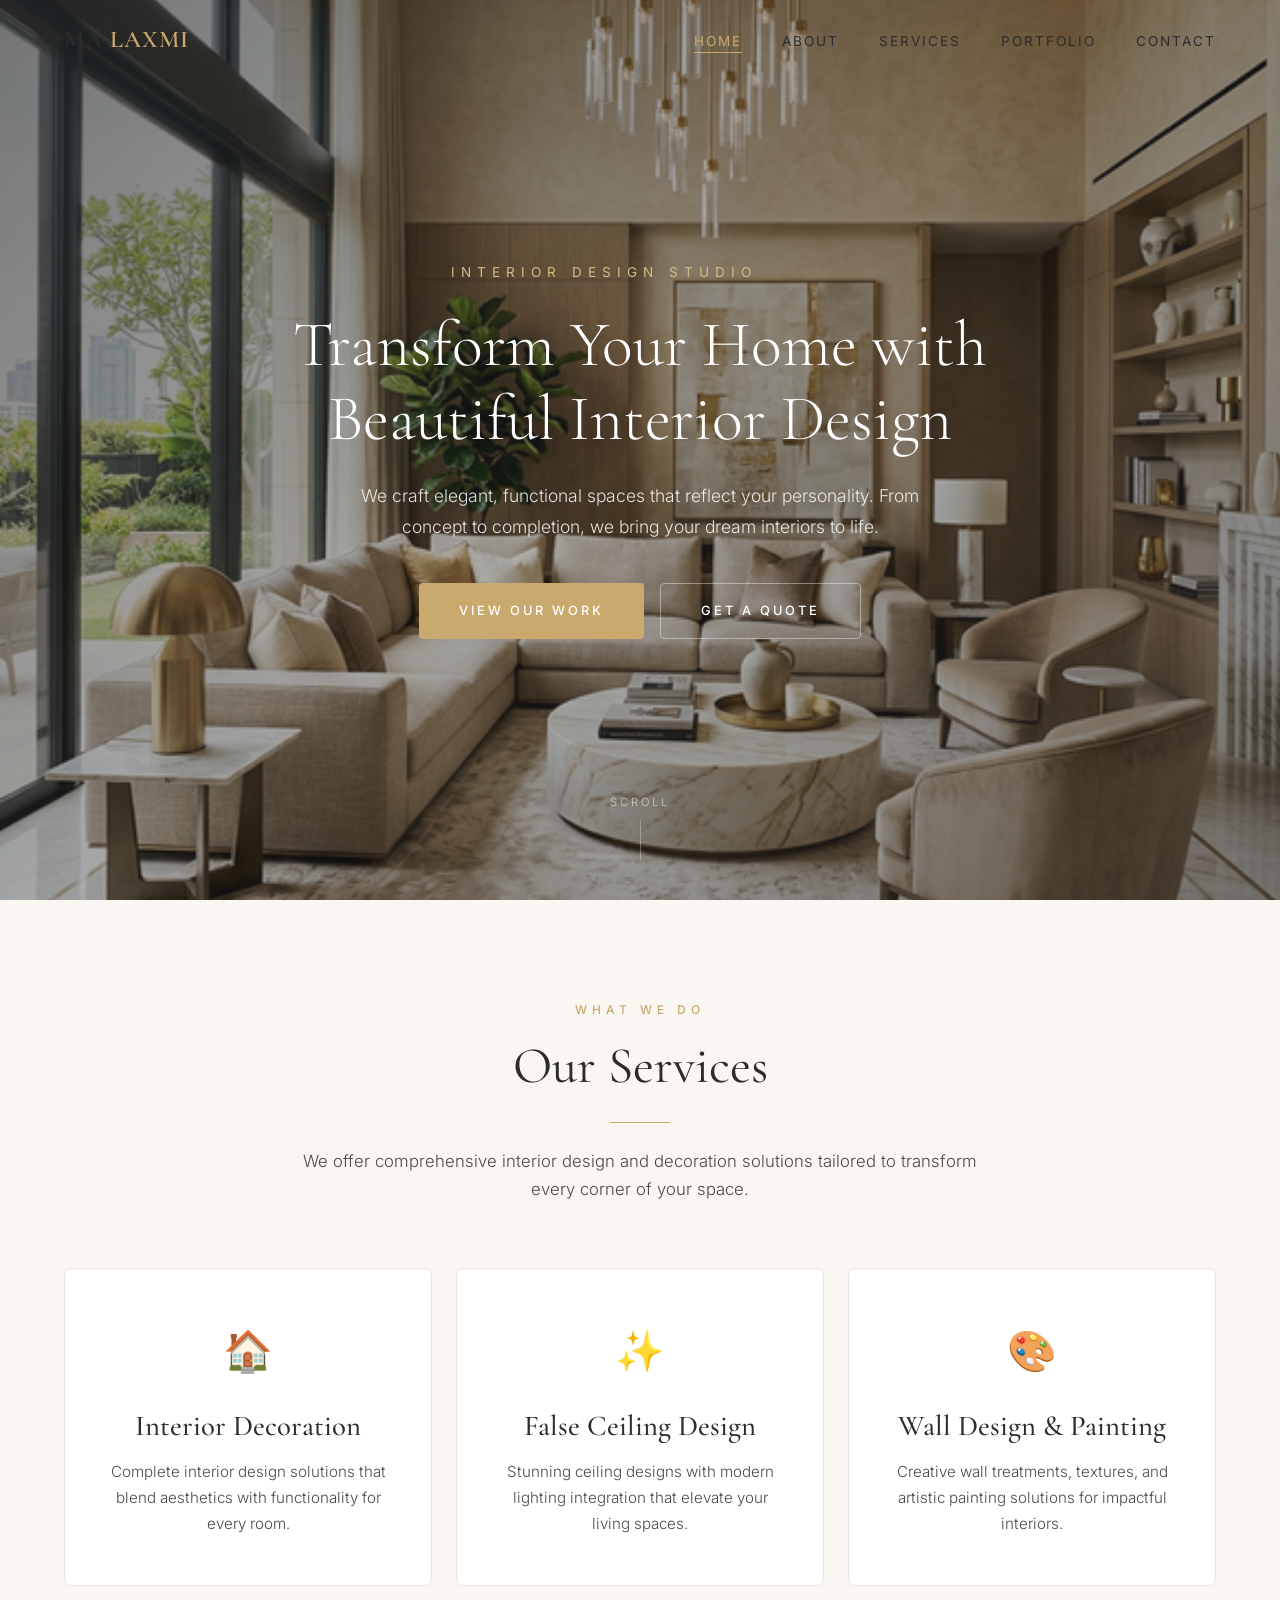
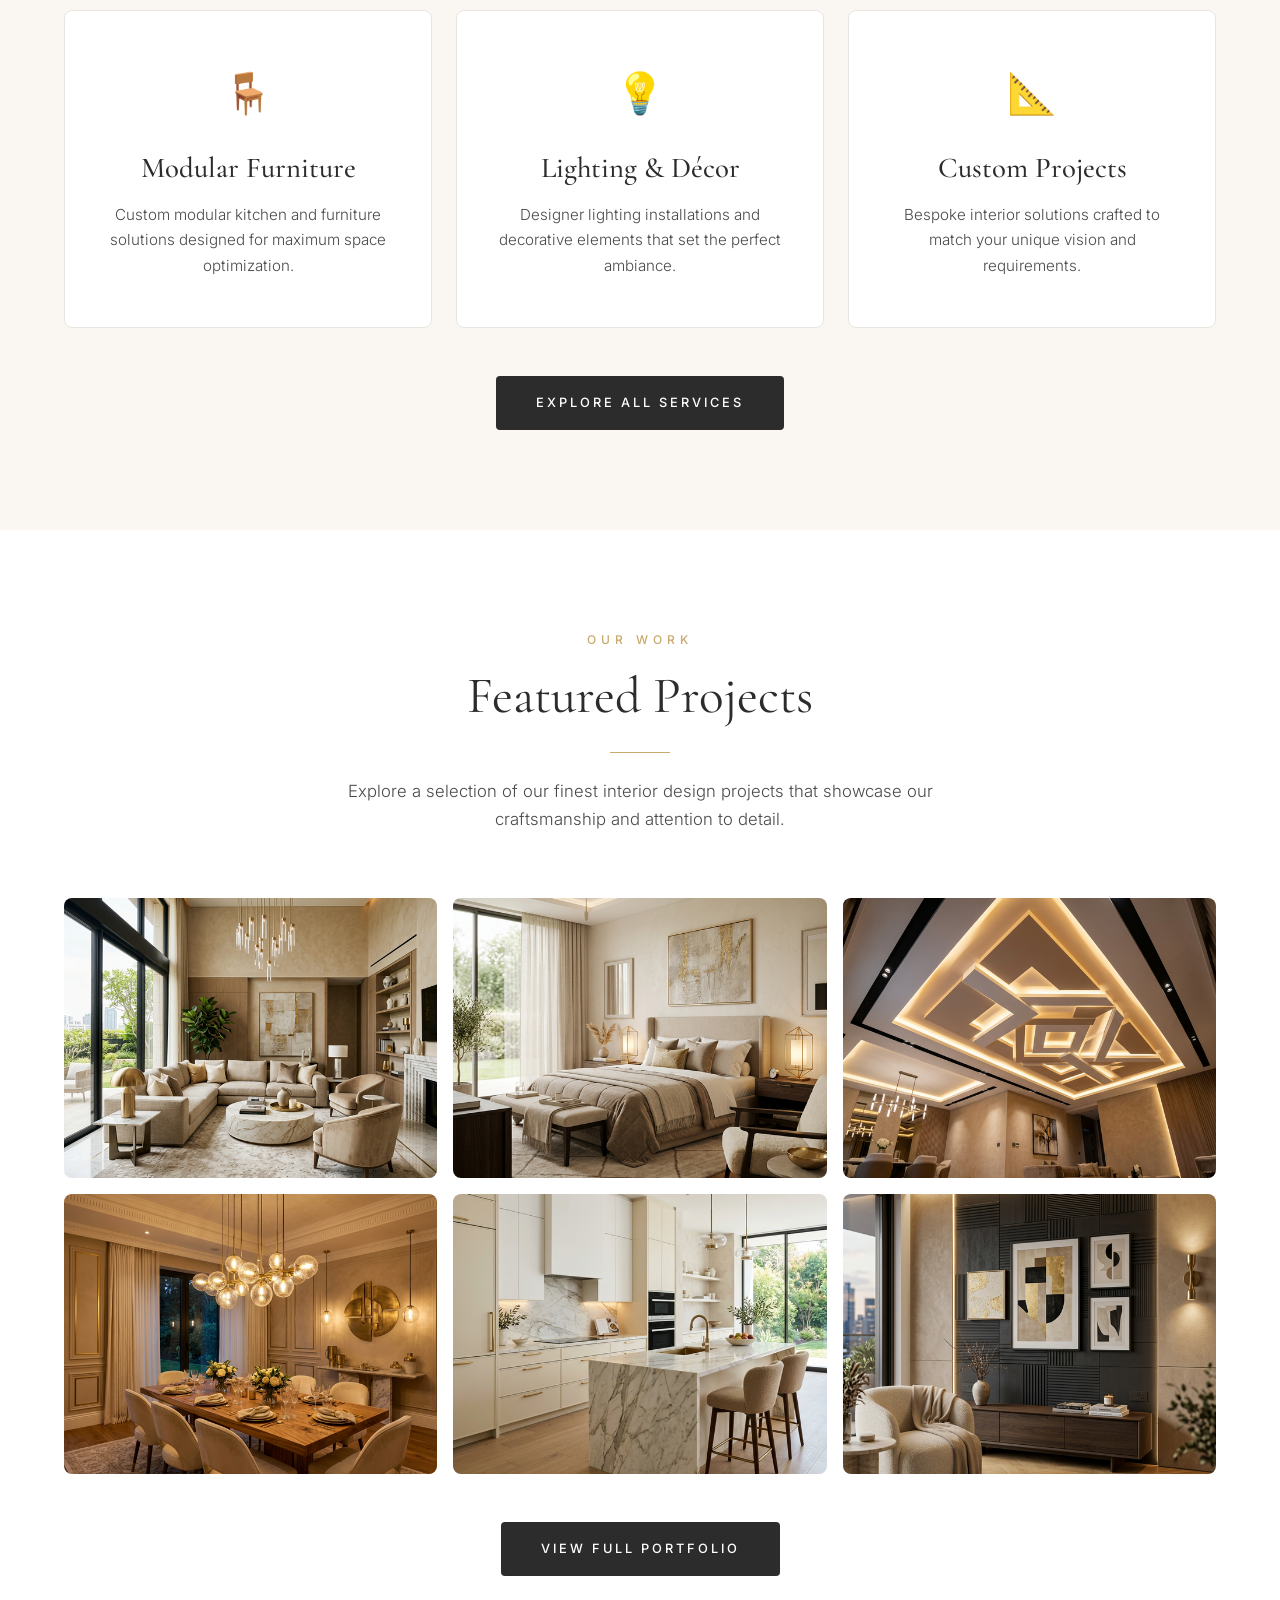
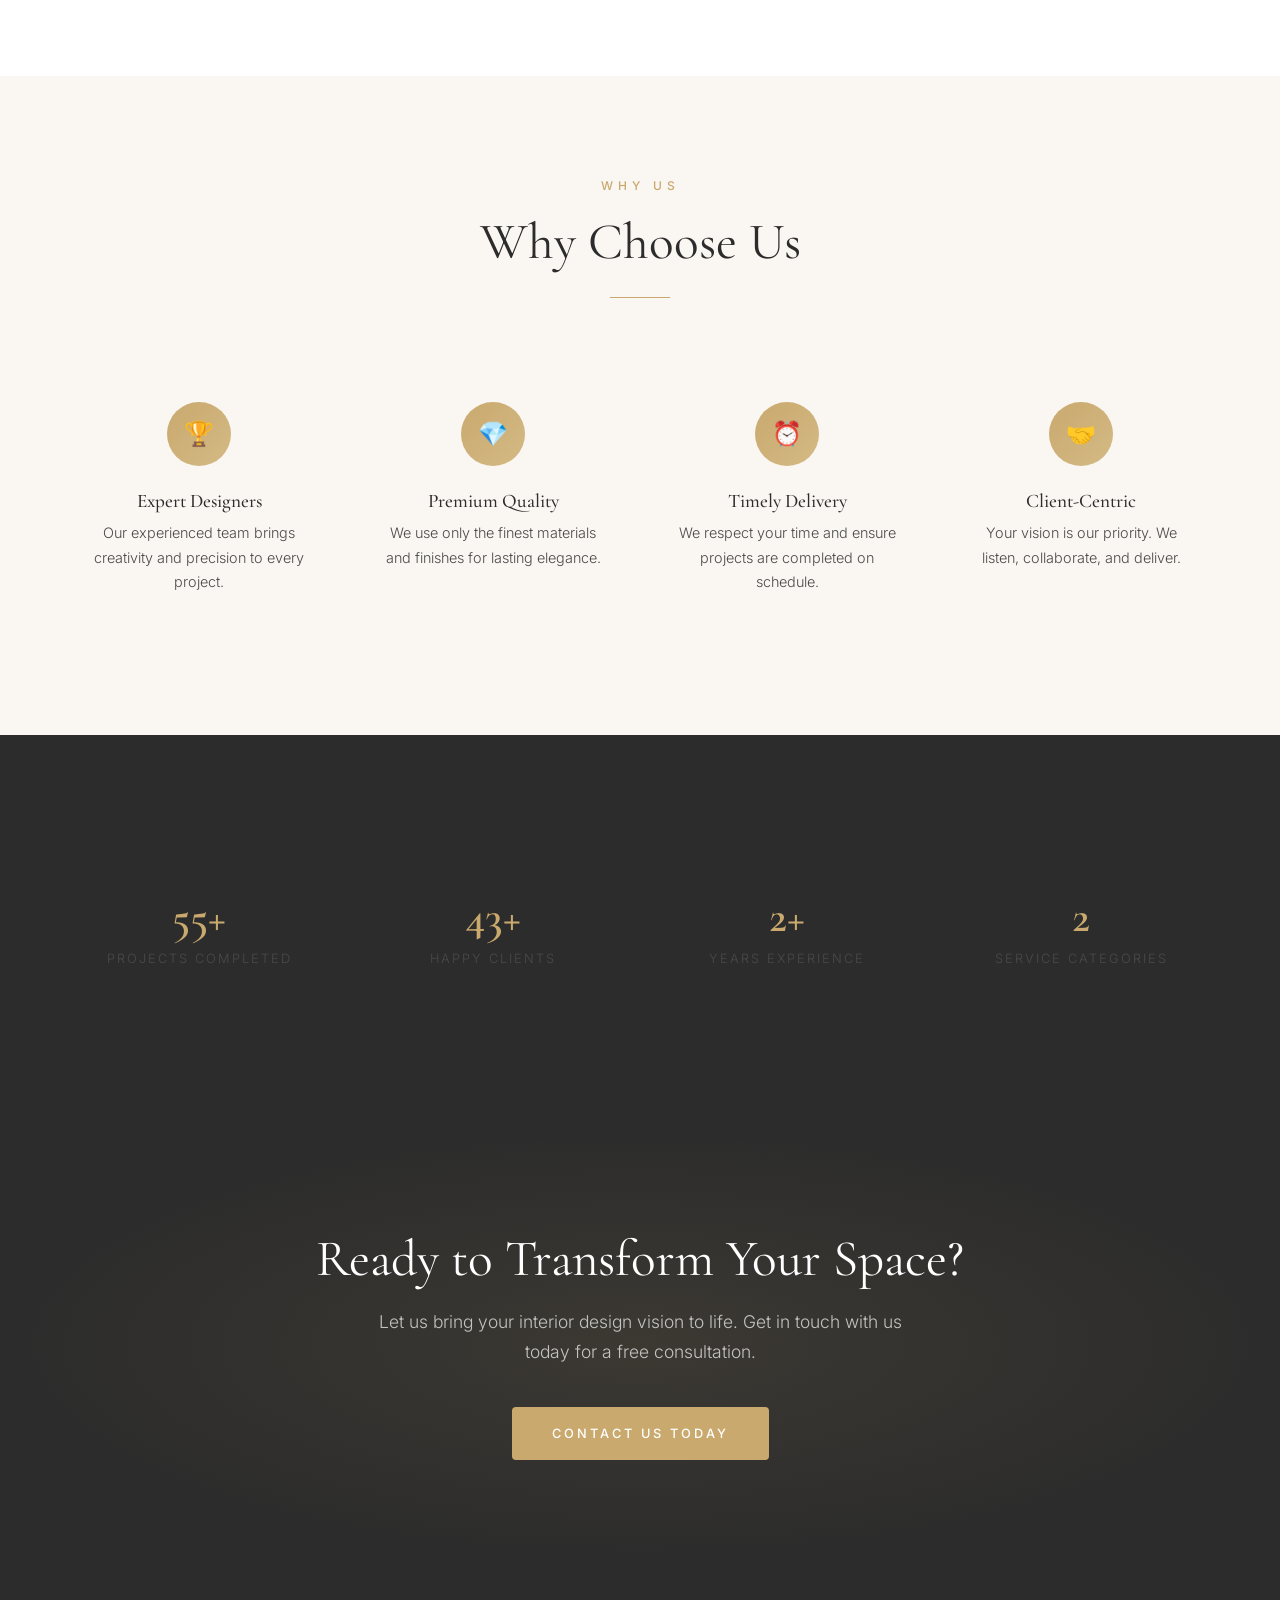
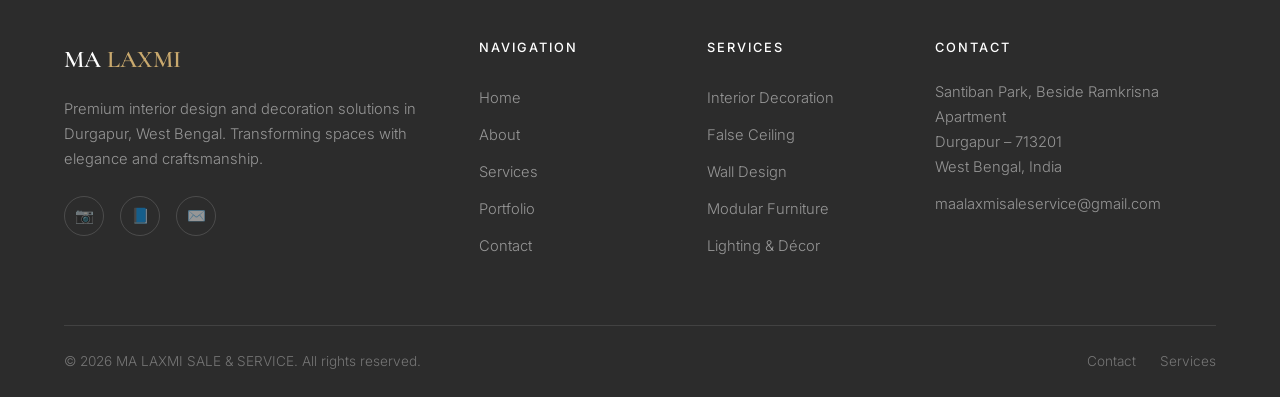
==== index.html @ bd37957e "Initial commit - MA LAXMI website with Google Sheets contact form" ====
<!DOCTYPE html>
<html lang="en">

<head>
    <meta charset="UTF-8">
    <meta name="viewport" content="width=device-width, initial-scale=1.0">
    <meta name="description"
        content="MA LAXMI SALE & SERVICE — Premium interior decoration, false ceiling, wall design, modular furniture, and lighting solutions in Durgapur, West Bengal.">
    <title>MA LAXMI SALE & SERVICE — Interior Design & Decoration</title>
    <link rel="stylesheet" href="css/style.css">
</head>

<body>

    <!-- Navigation -->
    <nav class="navbar" id="navbar">
        <div class="container">
            <a href="index.html" class="nav-logo">MA <span>LAXMI</span></a>
            <ul class="nav-links" id="navLinks">
                <li><a href="index.html" class="active">Home</a></li>
                <li><a href="about.html">About</a></li>
                <li><a href="services.html">Services</a></li>
                <li><a href="portfolio.html">Portfolio</a></li>
                <li><a href="contact.html">Contact</a></li>
            </ul>
            <div class="hamburger" id="hamburger">
                <span></span>
                <span></span>
                <span></span>
            </div>
        </div>
    </nav>
    <div class="nav-overlay" id="navOverlay"></div>

    <!-- Hero Section -->
    <section class="hero" id="hero">
        <div class="hero-bg">
            <img src="images/hero.png" alt="Luxury living room interior design" id="heroBg">
        </div>
        <div class="hero-overlay"></div>
        <div class="hero-content">
            <p class="subtitle">Interior Design Studio</p>
            <h1>Transform Your Home with Beautiful Interior Design</h1>
            <p class="hero-desc">We craft elegant, functional spaces that reflect your personality. From concept to
                completion, we bring your dream interiors to life.</p>
            <div style="display:flex;gap:16px;justify-content:center;flex-wrap:wrap;">
                <a href="portfolio.html" class="btn btn-primary">View Our Work</a>
                <a href="contact.html" class="btn btn-outline">Get a Quote</a>
            </div>
        </div>
        <div class="hero-scroll">
            <span>Scroll</span>
            <div class="scroll-line"></div>
        </div>
    </section>

    <!-- Services Preview -->
    <section class="section" id="servicesPreview">
        <div class="container">
            <div class="section-header reveal">
                <span class="overline">What We Do</span>
                <h2>Our Services</h2>
                <div class="section-divider"></div>
                <p>We offer comprehensive interior design and decoration solutions tailored to transform every corner of
                    your space.</p>
            </div>
            <div class="services-grid">
                <div class="service-card reveal delay-1">
                    <div class="icon">🏠</div>
                    <h3>Interior Decoration</h3>
                    <p>Complete interior design solutions that blend aesthetics with functionality for every room.</p>
                </div>
                <div class="service-card reveal delay-2">
                    <div class="icon">✨</div>
                    <h3>False Ceiling Design</h3>
                    <p>Stunning ceiling designs with modern lighting integration that elevate your living spaces.</p>
                </div>
                <div class="service-card reveal delay-3">
                    <div class="icon">🎨</div>
                    <h3>Wall Design & Painting</h3>
                    <p>Creative wall treatments, textures, and artistic painting solutions for impactful interiors.</p>
                </div>
                <div class="service-card reveal delay-4">
                    <div class="icon">🪑</div>
                    <h3>Modular Furniture</h3>
                    <p>Custom modular kitchen and furniture solutions designed for maximum space optimization.</p>
                </div>
                <div class="service-card reveal delay-5">
                    <div class="icon">💡</div>
                    <h3>Lighting & Décor</h3>
                    <p>Designer lighting installations and decorative elements that set the perfect ambiance.</p>
                </div>
                <div class="service-card reveal delay-6">
                    <div class="icon">📐</div>
                    <h3>Custom Projects</h3>
                    <p>Bespoke interior solutions crafted to match your unique vision and requirements.</p>
                </div>
            </div>
            <div style="text-align:center;margin-top:48px;" class="reveal">
                <a href="services.html" class="btn btn-dark">Explore All Services</a>
            </div>
        </div>
    </section>

    <!-- Featured Portfolio -->
    <section class="section section-alt" id="featuredPortfolio">
        <div class="container">
            <div class="section-header reveal">
                <span class="overline">Our Work</span>
                <h2>Featured Projects</h2>
                <div class="section-divider"></div>
                <p>Explore a selection of our finest interior design projects that showcase our craftsmanship and
                    attention to detail.</p>
            </div>
            <div class="portfolio-grid">
                <div class="portfolio-item reveal delay-1">
                    <img src="images/hero.png" alt="Modern living room design">
                    <div class="portfolio-overlay">
                        <h3>Modern Living Room</h3>
                        <span>Interior Design</span>
                    </div>
                </div>
                <div class="portfolio-item reveal delay-2">
                    <img src="images/bedroom.png" alt="Luxury bedroom design">
                    <div class="portfolio-overlay">
                        <h3>Luxury Bedroom Suite</h3>
                        <span>Bedroom Design</span>
                    </div>
                </div>
                <div class="portfolio-item reveal delay-3">
                    <img src="images/ceiling.png" alt="Designer ceiling">
                    <div class="portfolio-overlay">
                        <h3>Designer False Ceiling</h3>
                        <span>Ceiling Design</span>
                    </div>
                </div>
                <div class="portfolio-item reveal delay-4">
                    <img src="images/lighting.png" alt="Decorative lighting">
                    <div class="portfolio-overlay">
                        <h3>Ambient Lighting</h3>
                        <span>Lighting Design</span>
                    </div>
                </div>
                <div class="portfolio-item reveal delay-5">
                    <img src="images/furniture.png" alt="Modular kitchen">
                    <div class="portfolio-overlay">
                        <h3>Modular Kitchen</h3>
                        <span>Kitchen Design</span>
                    </div>
                </div>
                <div class="portfolio-item reveal delay-6">
                    <img src="images/wall.png" alt="Wall design">
                    <div class="portfolio-overlay">
                        <h3>Accent Wall Design</h3>
                        <span>Wall Design</span>
                    </div>
                </div>
            </div>
            <div style="text-align:center;margin-top:48px;" class="reveal">
                <a href="portfolio.html" class="btn btn-dark">View Full Portfolio</a>
            </div>
        </div>
    </section>

    <!-- Why Choose Us -->
    <section class="section" id="whyUs">
        <div class="container">
            <div class="section-header reveal">
                <span class="overline">Why Us</span>
                <h2>Why Choose Us</h2>
                <div class="section-divider"></div>
            </div>
            <div class="features-grid">
                <div class="feature-card reveal delay-1">
                    <div class="feature-icon">🏆</div>
                    <h3>Expert Designers</h3>
                    <p>Our experienced team brings creativity and precision to every project.</p>
                </div>
                <div class="feature-card reveal delay-2">
                    <div class="feature-icon">💎</div>
                    <h3>Premium Quality</h3>
                    <p>We use only the finest materials and finishes for lasting elegance.</p>
                </div>
                <div class="feature-card reveal delay-3">
                    <div class="feature-icon">⏰</div>
                    <h3>Timely Delivery</h3>
                    <p>We respect your time and ensure projects are completed on schedule.</p>
                </div>
                <div class="feature-card reveal delay-4">
                    <div class="feature-icon">🤝</div>
                    <h3>Client-Centric</h3>
                    <p>Your vision is our priority. We listen, collaborate, and deliver.</p>
                </div>
            </div>
        </div>
    </section>

    <!-- Stats -->
    <section class="section section-dark">
        <div class="container">
            <div class="stats-bar">
                <div class="stat-item reveal delay-1">
                    <div class="stat-number">150+</div>
                    <div class="stat-label">Projects Completed</div>
                </div>
                <div class="stat-item reveal delay-2">
                    <div class="stat-number">120+</div>
                    <div class="stat-label">Happy Clients</div>
                </div>
                <div class="stat-item reveal delay-3">
                    <div class="stat-number">8+</div>
                    <div class="stat-label">Years Experience</div>
                </div>
                <div class="stat-item reveal delay-4">
                    <div class="stat-number">6</div>
                    <div class="stat-label">Service Categories</div>
                </div>
            </div>
        </div>
    </section>

    <!-- CTA -->
    <section class="cta-section">
        <div class="container reveal">
            <h2>Ready to Transform Your Space?</h2>
            <p>Let us bring your interior design vision to life. Get in touch with us today for a free consultation.</p>
            <a href="contact.html" class="btn btn-primary">Contact Us Today</a>
        </div>
    </section>

    <!-- Footer -->
    <footer class="footer">
        <div class="container">
            <div class="footer-grid">
                <div class="footer-brand">
                    <div class="footer-logo">MA <span>LAXMI</span></div>
                    <p>Premium interior design and decoration solutions in Durgapur, West Bengal. Transforming spaces
                        with elegance and craftsmanship.</p>
                    <div class="footer-social">
                        <a href="https://www.instagram.com/maalaxmisale.service" target="_blank"
                            title="Instagram">📷</a>
                        <a href="https://www.facebook.com/profile.php?id=maalaxmisaleservice" target="_blank"
                            title="Facebook">📘</a>
                        <a href="mailto:maalaxmisaleservice@gmail.com" title="Email">✉️</a>
                    </div>
                </div>
                <div>
                    <h4>Navigation</h4>
                    <div class="footer-links">
                        <a href="index.html">Home</a>
                        <a href="about.html">About</a>
                        <a href="services.html">Services</a>
                        <a href="portfolio.html">Portfolio</a>
                        <a href="contact.html">Contact</a>
                    </div>
                </div>
                <div>
                    <h4>Services</h4>
                    <div class="footer-links">
                        <a href="services.html">Interior Decoration</a>
                        <a href="services.html">False Ceiling</a>
                        <a href="services.html">Wall Design</a>
                        <a href="services.html">Modular Furniture</a>
                        <a href="services.html">Lighting & Décor</a>
                    </div>
                </div>
                <div class="footer-contact">
                    <h4>Contact</h4>
                    <p>Santiban Park, Beside Ramkrisna Apartment<br>Durgapur – 713201<br>West Bengal, India</p>
                    <p style="margin-top:12px;"><a
                            href="mailto:maalaxmisaleservice@gmail.com">maalaxmisaleservice@gmail.com</a></p>
                </div>
            </div>
            <div class="footer-bottom">
                <span>© 2026 MA LAXMI SALE & SERVICE. All rights reserved.</span>
                <div class="footer-bottom-links">
                    <a href="contact.html">Contact</a>
                    <a href="services.html">Services</a>
                </div>
            </div>
        </div>
    </footer>

    <script src="js/main.js"></script>
</body>

</html>
---- css/style.css ----
/* ===== IMPORTS ===== */
@import url('https://fonts.googleapis.com/css2?family=Cormorant+Garamond:ital,wght@0,300;0,400;0,500;0,600;0,700;1,300;1,400&family=Inter:wght@300;400;500;600&display=swap');

/* ===== DESIGN TOKENS ===== */
:root {
  /* Colors */
  --cream: #FAF6F1;
  --cream-dark: #F5F0EB;
  --white: #FFFFFF;
  --charcoal: #2C2C2C;
  --charcoal-light: #4A4A4A;
  --gold: #C9A96E;
  --gold-light: #D4BA85;
  --gold-dark: #B8944F;
  --gray: #8A8A8A;
  --gray-light: #E8E4DF;
  --overlay: rgba(44, 44, 44, 0.5);

  /* Typography */
  --font-heading: 'Cormorant Garamond', Georgia, serif;
  --font-body: 'Inter', -apple-system, sans-serif;

  /* Spacing */
  --section-padding: 100px 0;
  --container-width: 1200px;
  --gap-sm: 8px;
  --gap-md: 16px;
  --gap-lg: 24px;
  --gap-xl: 40px;
  --gap-2xl: 64px;

  /* Transitions */
  --transition-fast: 0.3s cubic-bezier(0.25, 0.46, 0.45, 0.94);
  --transition-smooth: 0.6s cubic-bezier(0.25, 0.46, 0.45, 0.94);
  --transition-spring: 0.5s cubic-bezier(0.175, 0.885, 0.32, 1.275);

  /* Shadows */
  --shadow-sm: 0 2px 8px rgba(0, 0, 0, 0.06);
  --shadow-md: 0 4px 20px rgba(0, 0, 0, 0.08);
  --shadow-lg: 0 8px 40px rgba(0, 0, 0, 0.12);
  --shadow-gold: 0 4px 20px rgba(201, 169, 110, 0.2);

  /* Border Radius */
  --radius-sm: 4px;
  --radius-md: 8px;
  --radius-lg: 16px;
  --radius-xl: 24px;
}

/* ===== RESET & BASE ===== */
*,
*::before,
*::after {
  margin: 0;
  padding: 0;
  box-sizing: border-box;
}

html {
  scroll-behavior: smooth;
  font-size: 16px;
}

body {
  font-family: var(--font-body);
  color: var(--charcoal);
  background-color: var(--cream);
  line-height: 1.7;
  font-weight: 300;
  overflow-x: hidden;
  opacity: 0;
  animation: pageLoad 0.8s ease forwards;
}

@keyframes pageLoad {
  to { opacity: 1; }
}

a {
  text-decoration: none;
  color: inherit;
  transition: color var(--transition-fast);
}

img {
  max-width: 100%;
  height: auto;
  display: block;
}

ul { list-style: none; }

h1, h2, h3, h4, h5, h6 {
  font-family: var(--font-heading);
  font-weight: 400;
  line-height: 1.2;
  color: var(--charcoal);
}

h1 { font-size: clamp(2.5rem, 5vw, 4.5rem); }
h2 { font-size: clamp(2rem, 4vw, 3.2rem); }
h3 { font-size: clamp(1.4rem, 2.5vw, 1.8rem); }

p {
  font-size: 1rem;
  color: var(--charcoal-light);
  max-width: 680px;
}

.container {
  max-width: var(--container-width);
  margin: 0 auto;
  padding: 0 24px;
}

/* ===== NAVIGATION ===== */
.navbar {
  position: fixed;
  top: 0;
  left: 0;
  right: 0;
  z-index: 1000;
  padding: 20px 0;
  transition: all var(--transition-smooth);
  background: transparent;
}

.navbar.scrolled {
  background: rgba(250, 246, 241, 0.95);
  backdrop-filter: blur(20px);
  -webkit-backdrop-filter: blur(20px);
  padding: 14px 0;
  box-shadow: 0 1px 20px rgba(0, 0, 0, 0.06);
}

.navbar .container {
  display: flex;
  justify-content: space-between;
  align-items: center;
}

.nav-logo {
  font-family: var(--font-heading);
  font-size: 1.5rem;
  font-weight: 600;
  color: var(--charcoal);
  letter-spacing: 1px;
}

.nav-logo span {
  color: var(--gold);
}

.nav-links {
  display: flex;
  gap: var(--gap-xl);
  align-items: center;
}

.nav-links a {
  font-family: var(--font-body);
  font-size: 0.85rem;
  font-weight: 400;
  text-transform: uppercase;
  letter-spacing: 2px;
  color: var(--charcoal);
  position: relative;
  padding: 4px 0;
}

.nav-links a::after {
  content: '';
  position: absolute;
  bottom: 0;
  left: 0;
  width: 0;
  height: 1px;
  background: var(--gold);
  transition: width var(--transition-fast);
}

.nav-links a:hover::after,
.nav-links a.active::after {
  width: 100%;
}

.nav-links a:hover,
.nav-links a.active {
  color: var(--gold);
}

/* Mobile Menu */
.hamburger {
  display: none;
  flex-direction: column;
  gap: 6px;
  cursor: pointer;
  padding: 4px;
  z-index: 1001;
}

.hamburger span {
  width: 28px;
  height: 2px;
  background: var(--charcoal);
  transition: all var(--transition-fast);
  display: block;
}

.hamburger.active span:nth-child(1) {
  transform: rotate(45deg) translate(5px, 6px);
}

.hamburger.active span:nth-child(2) {
  opacity: 0;
}

.hamburger.active span:nth-child(3) {
  transform: rotate(-45deg) translate(5px, -6px);
}

/* ===== HERO SECTION ===== */
.hero {
  position: relative;
  height: 100vh;
  min-height: 700px;
  display: flex;
  align-items: center;
  justify-content: center;
  overflow: hidden;
}

.hero-bg {
  position: absolute;
  inset: 0;
  z-index: 0;
}

.hero-bg img {
  width: 100%;
  height: 100%;
  object-fit: cover;
  transform: scale(1.1);
  transition: transform 0.1s linear;
}

.hero-overlay {
  position: absolute;
  inset: 0;
  background: linear-gradient(
    135deg,
    rgba(44, 44, 44, 0.65) 0%,
    rgba(44, 44, 44, 0.35) 50%,
    rgba(44, 44, 44, 0.55) 100%
  );
  z-index: 1;
}

.hero-content {
  position: relative;
  z-index: 2;
  text-align: center;
  max-width: 800px;
  padding: 0 24px;
}

.hero-content .subtitle {
  font-family: var(--font-body);
  font-size: 0.85rem;
  text-transform: uppercase;
  letter-spacing: 6px;
  color: var(--gold-light);
  margin-bottom: var(--gap-lg);
  font-weight: 400;
}

.hero-content h1 {
  color: var(--white);
  font-weight: 300;
  margin-bottom: var(--gap-lg);
  line-height: 1.15;
}

.hero-content .hero-desc {
  color: rgba(255, 255, 255, 0.85);
  font-size: 1.1rem;
  margin: 0 auto var(--gap-xl);
  max-width: 580px;
  font-weight: 300;
  line-height: 1.8;
}

.hero-scroll {
  position: absolute;
  bottom: 40px;
  left: 50%;
  transform: translateX(-50%);
  z-index: 2;
  display: flex;
  flex-direction: column;
  align-items: center;
  gap: var(--gap-sm);
  color: rgba(255, 255, 255, 0.6);
  font-size: 0.7rem;
  text-transform: uppercase;
  letter-spacing: 3px;
}

.hero-scroll .scroll-line {
  width: 1px;
  height: 40px;
  background: rgba(255, 255, 255, 0.3);
  position: relative;
  overflow: hidden;
}

.hero-scroll .scroll-line::after {
  content: '';
  position: absolute;
  top: -100%;
  left: 0;
  width: 100%;
  height: 100%;
  background: var(--gold);
  animation: scrollDown 2s ease infinite;
}

@keyframes scrollDown {
  0% { top: -100%; }
  100% { top: 100%; }
}

/* ===== BUTTONS ===== */
.btn {
  display: inline-flex;
  align-items: center;
  gap: var(--gap-sm);
  font-family: var(--font-body);
  font-size: 0.8rem;
  font-weight: 500;
  text-transform: uppercase;
  letter-spacing: 3px;
  padding: 16px 40px;
  border: none;
  cursor: pointer;
  transition: all var(--transition-fast);
  position: relative;
  overflow: hidden;
}

.btn-primary {
  background: var(--gold);
  color: var(--white);
  border-radius: var(--radius-sm);
}

.btn-primary:hover {
  background: var(--gold-dark);
  transform: translateY(-2px);
  box-shadow: var(--shadow-gold);
}

.btn-outline {
  background: transparent;
  color: var(--white);
  border: 1px solid rgba(255, 255, 255, 0.4);
  border-radius: var(--radius-sm);
}

.btn-outline:hover {
  background: var(--white);
  color: var(--charcoal);
  border-color: var(--white);
}

.btn-dark {
  background: var(--charcoal);
  color: var(--white);
  border-radius: var(--radius-sm);
}

.btn-dark:hover {
  background: var(--charcoal-light);
  transform: translateY(-2px);
  box-shadow: var(--shadow-md);
}

.btn-text {
  background: none;
  color: var(--gold);
  padding: 0;
  letter-spacing: 2px;
  font-size: 0.8rem;
}

.btn-text::after {
  content: '→';
  transition: transform var(--transition-fast);
}

.btn-text:hover::after {
  transform: translateX(4px);
}

/* ===== SECTION STYLES ===== */
.section {
  padding: var(--section-padding);
}

.section-alt {
  background: var(--white);
}

.section-dark {
  background: var(--charcoal);
  color: var(--white);
}

.section-dark h2,
.section-dark h3 {
  color: var(--white);
}

.section-dark p {
  color: rgba(255, 255, 255, 0.7);
}

.section-header {
  text-align: center;
  margin-bottom: var(--gap-2xl);
}

.section-header .overline {
  font-family: var(--font-body);
  font-size: 0.75rem;
  text-transform: uppercase;
  letter-spacing: 5px;
  color: var(--gold);
  display: block;
  margin-bottom: var(--gap-md);
  font-weight: 500;
}

.section-header h2 {
  margin-bottom: var(--gap-md);
}

.section-header p {
  margin: 0 auto;
  font-size: 1.05rem;
}

.section-divider {
  width: 60px;
  height: 1px;
  background: var(--gold);
  margin: var(--gap-lg) auto;
}

/* ===== SCROLL ANIMATIONS ===== */
.reveal {
  opacity: 0;
  transform: translateY(40px);
  transition: opacity 0.8s cubic-bezier(0.25, 0.46, 0.45, 0.94),
              transform 0.8s cubic-bezier(0.25, 0.46, 0.45, 0.94);
}

.reveal.visible {
  opacity: 1;
  transform: translateY(0);
}

.reveal-left {
  opacity: 0;
  transform: translateX(-40px);
  transition: opacity 0.8s cubic-bezier(0.25, 0.46, 0.45, 0.94),
              transform 0.8s cubic-bezier(0.25, 0.46, 0.45, 0.94);
}

.reveal-left.visible {
  opacity: 1;
  transform: translateX(0);
}

.reveal-right {
  opacity: 0;
  transform: translateX(40px);
  transition: opacity 0.8s cubic-bezier(0.25, 0.46, 0.45, 0.94),
              transform 0.8s cubic-bezier(0.25, 0.46, 0.45, 0.94);
}

.reveal-right.visible {
  opacity: 1;
  transform: translateX(0);
}

.reveal-scale {
  opacity: 0;
  transform: scale(0.95);
  transition: opacity 0.8s cubic-bezier(0.25, 0.46, 0.45, 0.94),
              transform 0.8s cubic-bezier(0.25, 0.46, 0.45, 0.94);
}

.reveal-scale.visible {
  opacity: 1;
  transform: scale(1);
}

/* Stagger delays */
.delay-1 { transition-delay: 0.1s; }
.delay-2 { transition-delay: 0.2s; }
.delay-3 { transition-delay: 0.3s; }
.delay-4 { transition-delay: 0.4s; }
.delay-5 { transition-delay: 0.5s; }
.delay-6 { transition-delay: 0.6s; }

/* ===== SERVICES CARDS ===== */
.services-grid {
  display: grid;
  grid-template-columns: repeat(3, 1fr);
  gap: var(--gap-lg);
}

.service-card {
  background: var(--white);
  padding: 48px 36px;
  border-radius: var(--radius-md);
  text-align: center;
  transition: all var(--transition-smooth);
  position: relative;
  overflow: hidden;
  border: 1px solid var(--gray-light);
}

.service-card::before {
  content: '';
  position: absolute;
  top: 0;
  left: 0;
  right: 0;
  height: 3px;
  background: var(--gold);
  transform: scaleX(0);
  transition: transform var(--transition-fast);
}

.service-card:hover::before {
  transform: scaleX(1);
}

.service-card:hover {
  transform: translateY(-8px);
  box-shadow: var(--shadow-lg);
  border-color: transparent;
}

.service-card .icon {
  font-size: 2.5rem;
  margin-bottom: var(--gap-lg);
  display: inline-block;
  transition: transform var(--transition-spring);
}

.service-card:hover .icon {
  transform: scale(1.15);
}

.service-card h3 {
  margin-bottom: var(--gap-md);
  font-weight: 500;
}

.service-card p {
  font-size: 0.95rem;
  margin: 0 auto;
}

/* Service cards with images */
.service-card-img {
  background: var(--white);
  border-radius: var(--radius-md);
  overflow: hidden;
  transition: all var(--transition-smooth);
  border: 1px solid var(--gray-light);
}

.service-card-img:hover {
  transform: translateY(-8px);
  box-shadow: var(--shadow-lg);
  border-color: transparent;
}

.service-card-img .card-image {
  height: 240px;
  overflow: hidden;
}

.service-card-img .card-image img {
  width: 100%;
  height: 100%;
  object-fit: cover;
  transition: transform var(--transition-smooth);
}

.service-card-img:hover .card-image img {
  transform: scale(1.08);
}

.service-card-img .card-body {
  padding: 32px 28px;
}

.service-card-img .card-body h3 {
  margin-bottom: var(--gap-sm);
  font-weight: 500;
}

.service-card-img .card-body p {
  font-size: 0.92rem;
  margin-bottom: var(--gap-md);
}

/* ===== PORTFOLIO GALLERY ===== */
.portfolio-filters {
  display: flex;
  justify-content: center;
  gap: var(--gap-md);
  margin-bottom: var(--gap-xl);
  flex-wrap: wrap;
}

.filter-btn {
  font-family: var(--font-body);
  font-size: 0.8rem;
  text-transform: uppercase;
  letter-spacing: 2px;
  padding: 10px 24px;
  border: 1px solid var(--gray-light);
  background: transparent;
  color: var(--charcoal-light);
  cursor: pointer;
  border-radius: 50px;
  transition: all var(--transition-fast);
  font-weight: 400;
}

.filter-btn:hover,
.filter-btn.active {
  background: var(--gold);
  color: var(--white);
  border-color: var(--gold);
}

.portfolio-grid {
  display: grid;
  grid-template-columns: repeat(3, 1fr);
  gap: var(--gap-md);
}

.portfolio-item {
  position: relative;
  border-radius: var(--radius-md);
  overflow: hidden;
  cursor: pointer;
  aspect-ratio: 4/3;
  transition: all var(--transition-smooth);
}

.portfolio-item img {
  width: 100%;
  height: 100%;
  object-fit: cover;
  transition: transform var(--transition-smooth);
}

.portfolio-item .portfolio-overlay {
  position: absolute;
  inset: 0;
  background: linear-gradient(to top, rgba(44, 44, 44, 0.85) 0%, transparent 60%);
  display: flex;
  flex-direction: column;
  justify-content: flex-end;
  padding: 28px;
  opacity: 0;
  transition: opacity var(--transition-fast);
}

.portfolio-item:hover .portfolio-overlay {
  opacity: 1;
}

.portfolio-item:hover img {
  transform: scale(1.08);
}

.portfolio-overlay h3 {
  color: var(--white);
  font-size: 1.3rem;
  margin-bottom: 4px;
}

.portfolio-overlay span {
  color: var(--gold-light);
  font-size: 0.8rem;
  text-transform: uppercase;
  letter-spacing: 2px;
}

.portfolio-item.hidden {
  display: none;
}

/* ===== WHY CHOOSE US ===== */
.features-grid {
  display: grid;
  grid-template-columns: repeat(4, 1fr);
  gap: var(--gap-lg);
}

.feature-card {
  text-align: center;
  padding: 40px 24px;
  border-radius: var(--radius-md);
  transition: all var(--transition-fast);
}

.feature-card:hover {
  background: var(--white);
  box-shadow: var(--shadow-sm);
}

.feature-card .feature-icon {
  width: 64px;
  height: 64px;
  border-radius: 50%;
  background: linear-gradient(135deg, var(--gold), var(--gold-light));
  display: flex;
  align-items: center;
  justify-content: center;
  font-size: 1.5rem;
  margin: 0 auto var(--gap-lg);
  transition: transform var(--transition-spring);
}

.feature-card:hover .feature-icon {
  transform: scale(1.1) rotate(5deg);
}

.feature-card h3 {
  font-size: 1.2rem;
  margin-bottom: var(--gap-sm);
  font-weight: 500;
}

.feature-card p {
  font-size: 0.9rem;
  margin: 0 auto;
}

/* ===== ABOUT PAGE ===== */
.about-intro {
  display: grid;
  grid-template-columns: 1fr 1fr;
  gap: var(--gap-2xl);
  align-items: center;
}

.about-intro .text-content h2 {
  margin-bottom: var(--gap-lg);
}

.about-intro .text-content p {
  margin-bottom: var(--gap-md);
}

.about-intro .image-content {
  border-radius: var(--radius-lg);
  overflow: hidden;
  box-shadow: var(--shadow-lg);
}

.about-intro .image-content img {
  width: 100%;
  height: 100%;
  object-fit: cover;
  min-height: 500px;
}

.mission-grid {
  display: grid;
  grid-template-columns: 1fr 1fr;
  gap: var(--gap-xl);
}

.mission-card {
  background: var(--white);
  padding: 48px;
  border-radius: var(--radius-md);
  border: 1px solid var(--gray-light);
  transition: all var(--transition-fast);
}

.mission-card:hover {
  box-shadow: var(--shadow-md);
  border-color: var(--gold);
}

.mission-card .card-icon {
  font-size: 2rem;
  margin-bottom: var(--gap-lg);
}

.mission-card h3 {
  margin-bottom: var(--gap-md);
  font-weight: 500;
}

/* ===== CTA SECTION ===== */
.cta-section {
  background: var(--charcoal);
  padding: 100px 0;
  text-align: center;
  position: relative;
  overflow: hidden;
}

.cta-section::before {
  content: '';
  position: absolute;
  inset: 0;
  background: radial-gradient(ellipse at center, rgba(201, 169, 110, 0.1), transparent 70%);
}

.cta-section h2 {
  color: var(--white);
  margin-bottom: var(--gap-md);
  position: relative;
}

.cta-section p {
  color: rgba(255, 255, 255, 0.7);
  margin: 0 auto var(--gap-xl);
  font-size: 1.1rem;
  position: relative;
  max-width: 550px;
}

.cta-section .btn {
  position: relative;
}

/* ===== CONTACT ===== */
.contact-layout {
  display: grid;
  grid-template-columns: 1fr 1.2fr;
  gap: var(--gap-2xl);
}

.contact-info {
  padding: var(--gap-xl) 0;
}

.contact-info h2 {
  margin-bottom: var(--gap-lg);
}

.contact-info > p {
  margin-bottom: var(--gap-xl);
}

.contact-detail {
  display: flex;
  gap: var(--gap-md);
  margin-bottom: var(--gap-lg);
  align-items: flex-start;
}

.contact-detail .detail-icon {
  width: 48px;
  height: 48px;
  border-radius: 50%;
  background: var(--cream-dark);
  display: flex;
  align-items: center;
  justify-content: center;
  font-size: 1.2rem;
  flex-shrink: 0;
}

.contact-detail .detail-text h3 {
  font-size: 1rem;
  font-family: var(--font-body);
  font-weight: 500;
  margin-bottom: 4px;
}

.contact-detail .detail-text p {
  font-size: 0.92rem;
}

.social-links {
  display: flex;
  gap: var(--gap-md);
  margin-top: var(--gap-xl);
}

.social-link {
  width: 44px;
  height: 44px;
  border-radius: 50%;
  border: 1px solid var(--gray-light);
  display: flex;
  align-items: center;
  justify-content: center;
  font-size: 1.1rem;
  transition: all var(--transition-fast);
}

.social-link:hover {
  background: var(--gold);
  border-color: var(--gold);
  color: var(--white);
  transform: translateY(-3px);
}

/* Contact Form */
.contact-form-wrapper {
  background: var(--white);
  padding: 48px;
  border-radius: var(--radius-lg);
  box-shadow: var(--shadow-md);
}

.contact-form-wrapper h3 {
  margin-bottom: var(--gap-lg);
  font-weight: 500;
}

.form-group {
  margin-bottom: var(--gap-lg);
}

.form-group label {
  display: block;
  font-size: 0.8rem;
  text-transform: uppercase;
  letter-spacing: 1.5px;
  color: var(--charcoal-light);
  margin-bottom: var(--gap-sm);
  font-weight: 500;
}

.form-group input,
.form-group select,
.form-group textarea {
  width: 100%;
  padding: 14px 18px;
  border: 1px solid var(--gray-light);
  border-radius: var(--radius-sm);
  font-family: var(--font-body);
  font-size: 0.95rem;
  color: var(--charcoal);
  background: var(--cream);
  transition: all var(--transition-fast);
  outline: none;
}

.form-group input:focus,
.form-group select:focus,
.form-group textarea:focus {
  border-color: var(--gold);
  box-shadow: 0 0 0 3px rgba(201, 169, 110, 0.1);
}

.form-group textarea {
  resize: vertical;
  min-height: 130px;
}

.form-row {
  display: grid;
  grid-template-columns: 1fr 1fr;
  gap: var(--gap-lg);
}

.form-success {
  display: none;
  text-align: center;
  padding: var(--gap-xl);
}

.form-success.show {
  display: block;
}

.form-success .success-icon {
  font-size: 3rem;
  margin-bottom: var(--gap-md);
}

.form-success h3 {
  margin-bottom: var(--gap-sm);
}

/* ===== PAGE HEADERS ===== */
.page-header {
  padding: 180px 0 80px;
  text-align: center;
  background: var(--cream-dark);
  position: relative;
}

.page-header .overline {
  font-family: var(--font-body);
  font-size: 0.75rem;
  text-transform: uppercase;
  letter-spacing: 5px;
  color: var(--gold);
  display: block;
  margin-bottom: var(--gap-md);
  font-weight: 500;
}

.page-header h1 {
  margin-bottom: var(--gap-md);
}

.page-header p {
  margin: 0 auto;
  font-size: 1.05rem;
  max-width: 580px;
}

/* ===== STATS ===== */
.stats-bar {
  display: grid;
  grid-template-columns: repeat(4, 1fr);
  gap: var(--gap-lg);
  padding: 60px 0;
}

.stat-item {
  text-align: center;
}

.stat-item .stat-number {
  font-family: var(--font-heading);
  font-size: 2.8rem;
  color: var(--gold);
  font-weight: 600;
  line-height: 1;
  margin-bottom: var(--gap-sm);
}

.stat-item .stat-label {
  font-size: 0.8rem;
  text-transform: uppercase;
  letter-spacing: 2px;
  color: var(--charcoal-light);
}

/* ===== FOOTER ===== */
.footer {
  background: var(--charcoal);
  color: rgba(255, 255, 255, 0.7);
  padding: 80px 0 0;
}

.footer-grid {
  display: grid;
  grid-template-columns: 2fr 1fr 1fr 1.5fr;
  gap: var(--gap-xl);
  padding-bottom: 60px;
  border-bottom: 1px solid rgba(255, 255, 255, 0.1);
}

.footer-brand .footer-logo {
  font-family: var(--font-heading);
  font-size: 1.5rem;
  color: var(--white);
  font-weight: 600;
  margin-bottom: var(--gap-md);
}

.footer-brand .footer-logo span {
  color: var(--gold);
}

.footer-brand p {
  color: rgba(255, 255, 255, 0.5);
  font-size: 0.92rem;
  margin-bottom: var(--gap-lg);
}

.footer h4 {
  color: var(--white);
  font-family: var(--font-body);
  font-size: 0.8rem;
  text-transform: uppercase;
  letter-spacing: 2px;
  margin-bottom: var(--gap-lg);
  font-weight: 500;
}

.footer-links a {
  display: block;
  color: rgba(255, 255, 255, 0.5);
  font-size: 0.92rem;
  padding: 6px 0;
  transition: all var(--transition-fast);
}

.footer-links a:hover {
  color: var(--gold);
  padding-left: 8px;
}

.footer-contact p {
  color: rgba(255, 255, 255, 0.5);
  font-size: 0.92rem;
  margin-bottom: var(--gap-sm);
}

.footer-contact a {
  color: rgba(255, 255, 255, 0.5);
  transition: color var(--transition-fast);
}

.footer-contact a:hover {
  color: var(--gold);
}

.footer-bottom {
  display: flex;
  justify-content: space-between;
  align-items: center;
  padding: 24px 0;
  font-size: 0.85rem;
  color: rgba(255, 255, 255, 0.35);
}

.footer-bottom-links {
  display: flex;
  gap: var(--gap-lg);
}

.footer-bottom-links a {
  color: rgba(255, 255, 255, 0.35);
  transition: color var(--transition-fast);
}

.footer-bottom-links a:hover {
  color: var(--gold);
}

.footer-social {
  display: flex;
  gap: var(--gap-md);
}

.footer-social a {
  width: 40px;
  height: 40px;
  border-radius: 50%;
  border: 1px solid rgba(255, 255, 255, 0.15);
  display: flex;
  align-items: center;
  justify-content: center;
  color: rgba(255, 255, 255, 0.5);
  transition: all var(--transition-fast);
  font-size: 0.95rem;
}

.footer-social a:hover {
  background: var(--gold);
  border-color: var(--gold);
  color: var(--white);
  transform: translateY(-3px);
}

/* ===== RESPONSIVE ===== */
@media (max-width: 1024px) {
  .services-grid {
    grid-template-columns: repeat(2, 1fr);
  }

  .portfolio-grid {
    grid-template-columns: repeat(2, 1fr);
  }

  .features-grid {
    grid-template-columns: repeat(2, 1fr);
  }

  .footer-grid {
    grid-template-columns: 1fr 1fr;
    gap: var(--gap-xl);
  }

  .stats-bar {
    grid-template-columns: repeat(2, 1fr);
    gap: var(--gap-xl);
  }
}

@media (max-width: 768px) {
  :root {
    --section-padding: 70px 0;
  }

  /* Mobile Nav */
  .nav-links {
    position: fixed;
    top: 0;
    right: -100%;
    width: 80%;
    max-width: 360px;
    height: 100vh;
    background: var(--cream);
    flex-direction: column;
    justify-content: center;
    gap: var(--gap-xl);
    transition: right var(--transition-smooth);
    box-shadow: -4px 0 30px rgba(0, 0, 0, 0.1);
    padding: 40px;
  }

  .nav-links.open {
    right: 0;
  }

  .hamburger {
    display: flex;
  }

  .hero {
    min-height: 600px;
  }

  .hero-content h1 {
    font-size: 2.2rem;
  }

  .hero-content .hero-desc {
    font-size: 0.95rem;
  }

  .services-grid {
    grid-template-columns: 1fr;
  }

  .portfolio-grid {
    grid-template-columns: 1fr;
  }

  .features-grid {
    grid-template-columns: 1fr;
  }

  .about-intro {
    grid-template-columns: 1fr;
    gap: var(--gap-xl);
  }

  .about-intro .image-content img {
    min-height: 300px;
  }

  .mission-grid {
    grid-template-columns: 1fr;
  }

  .contact-layout {
    grid-template-columns: 1fr;
  }

  .contact-form-wrapper {
    padding: 32px 24px;
  }

  .form-row {
    grid-template-columns: 1fr;
  }

  .footer-grid {
    grid-template-columns: 1fr;
    gap: var(--gap-xl);
  }

  .footer-bottom {
    flex-direction: column;
    gap: var(--gap-md);
    text-align: center;
  }

  .stats-bar {
    grid-template-columns: 1fr 1fr;
  }

  .page-header {
    padding: 140px 0 60px;
  }

  .cta-section {
    padding: 70px 0;
  }
}

@media (max-width: 480px) {
  .hero-content h1 {
    font-size: 1.8rem;
  }

  .btn {
    padding: 14px 28px;
    font-size: 0.75rem;
  }

  .section-header h2 {
    font-size: 1.8rem;
  }

  .portfolio-filters {
    gap: var(--gap-sm);
  }

  .filter-btn {
    padding: 8px 16px;
    font-size: 0.7rem;
  }

  .stats-bar {
    grid-template-columns: 1fr;
  }
}

/* ===== MOBILE OVERLAY ===== */
.nav-overlay {
  position: fixed;
  inset: 0;
  background: rgba(0, 0, 0, 0.4);
  z-index: 999;
  opacity: 0;
  pointer-events: none;
  transition: opacity var(--transition-fast);
}

.nav-overlay.active {
  opacity: 1;
  pointer-events: all;
}
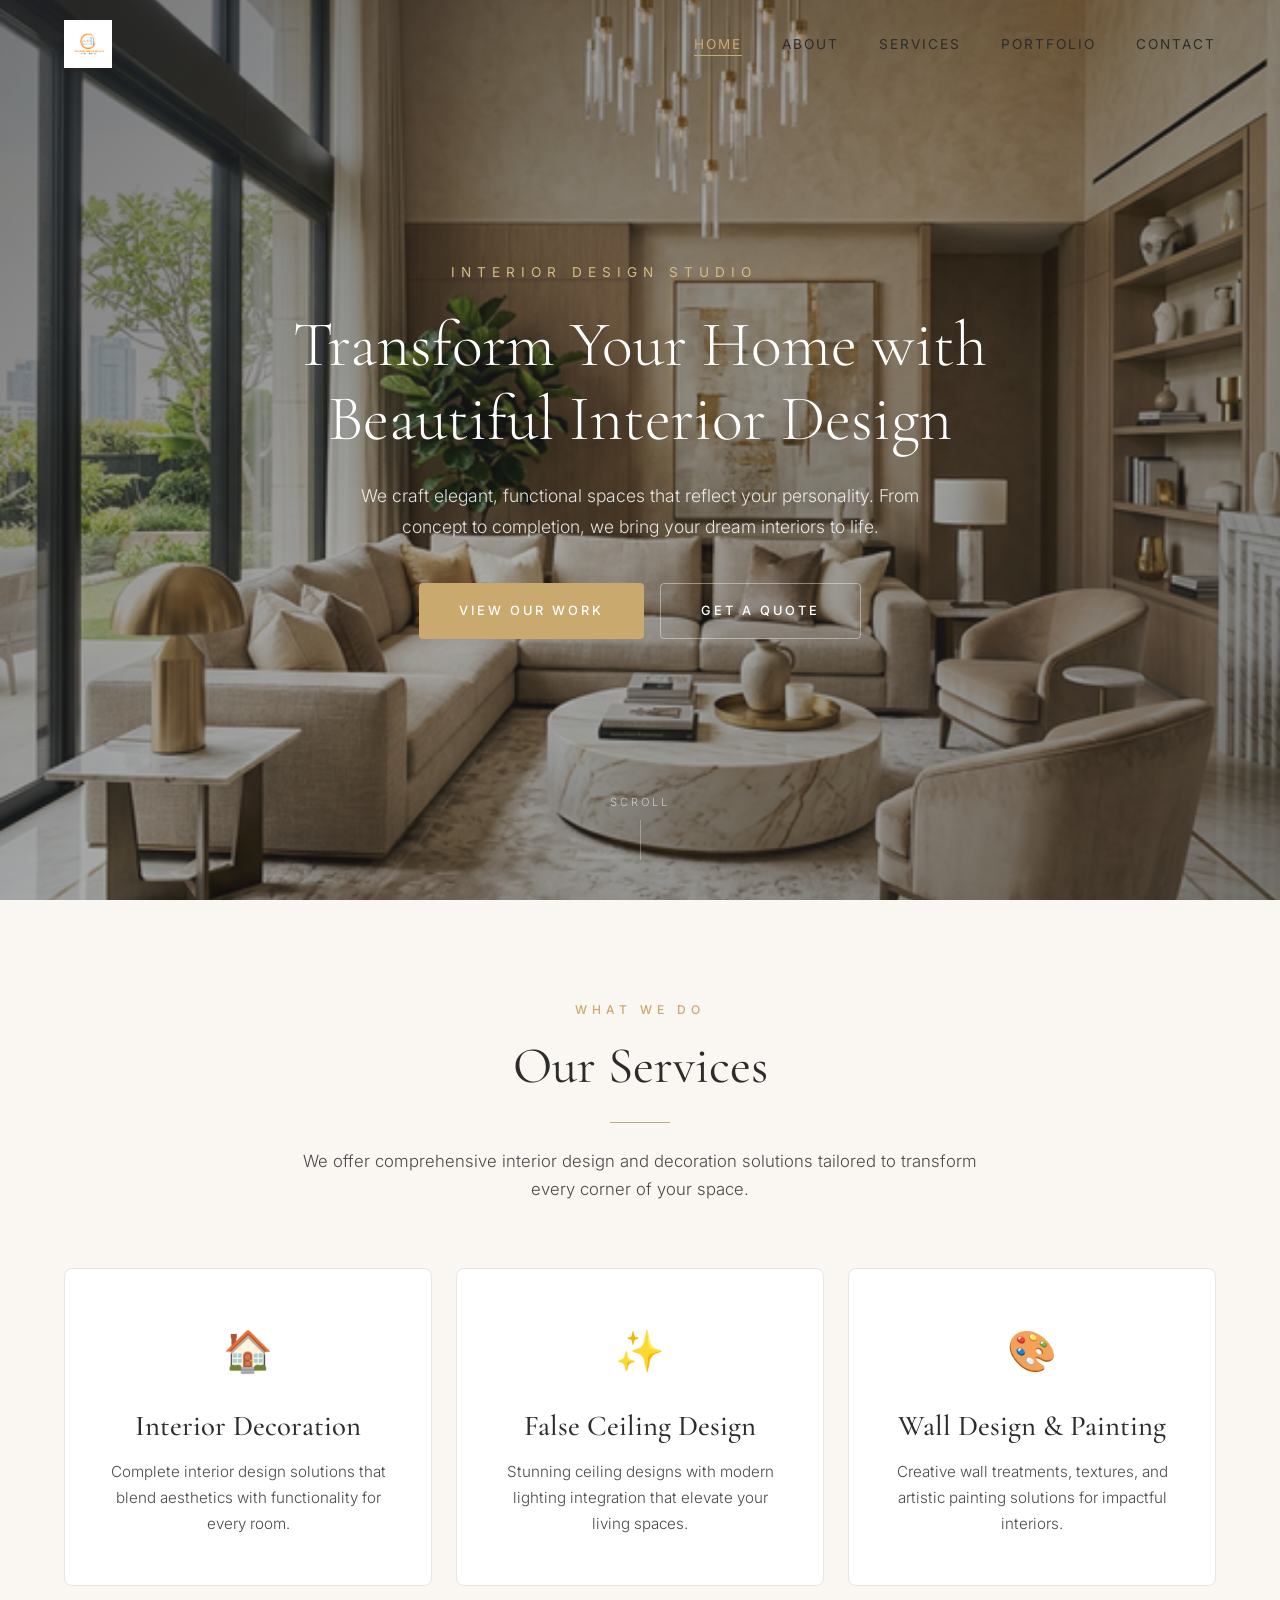
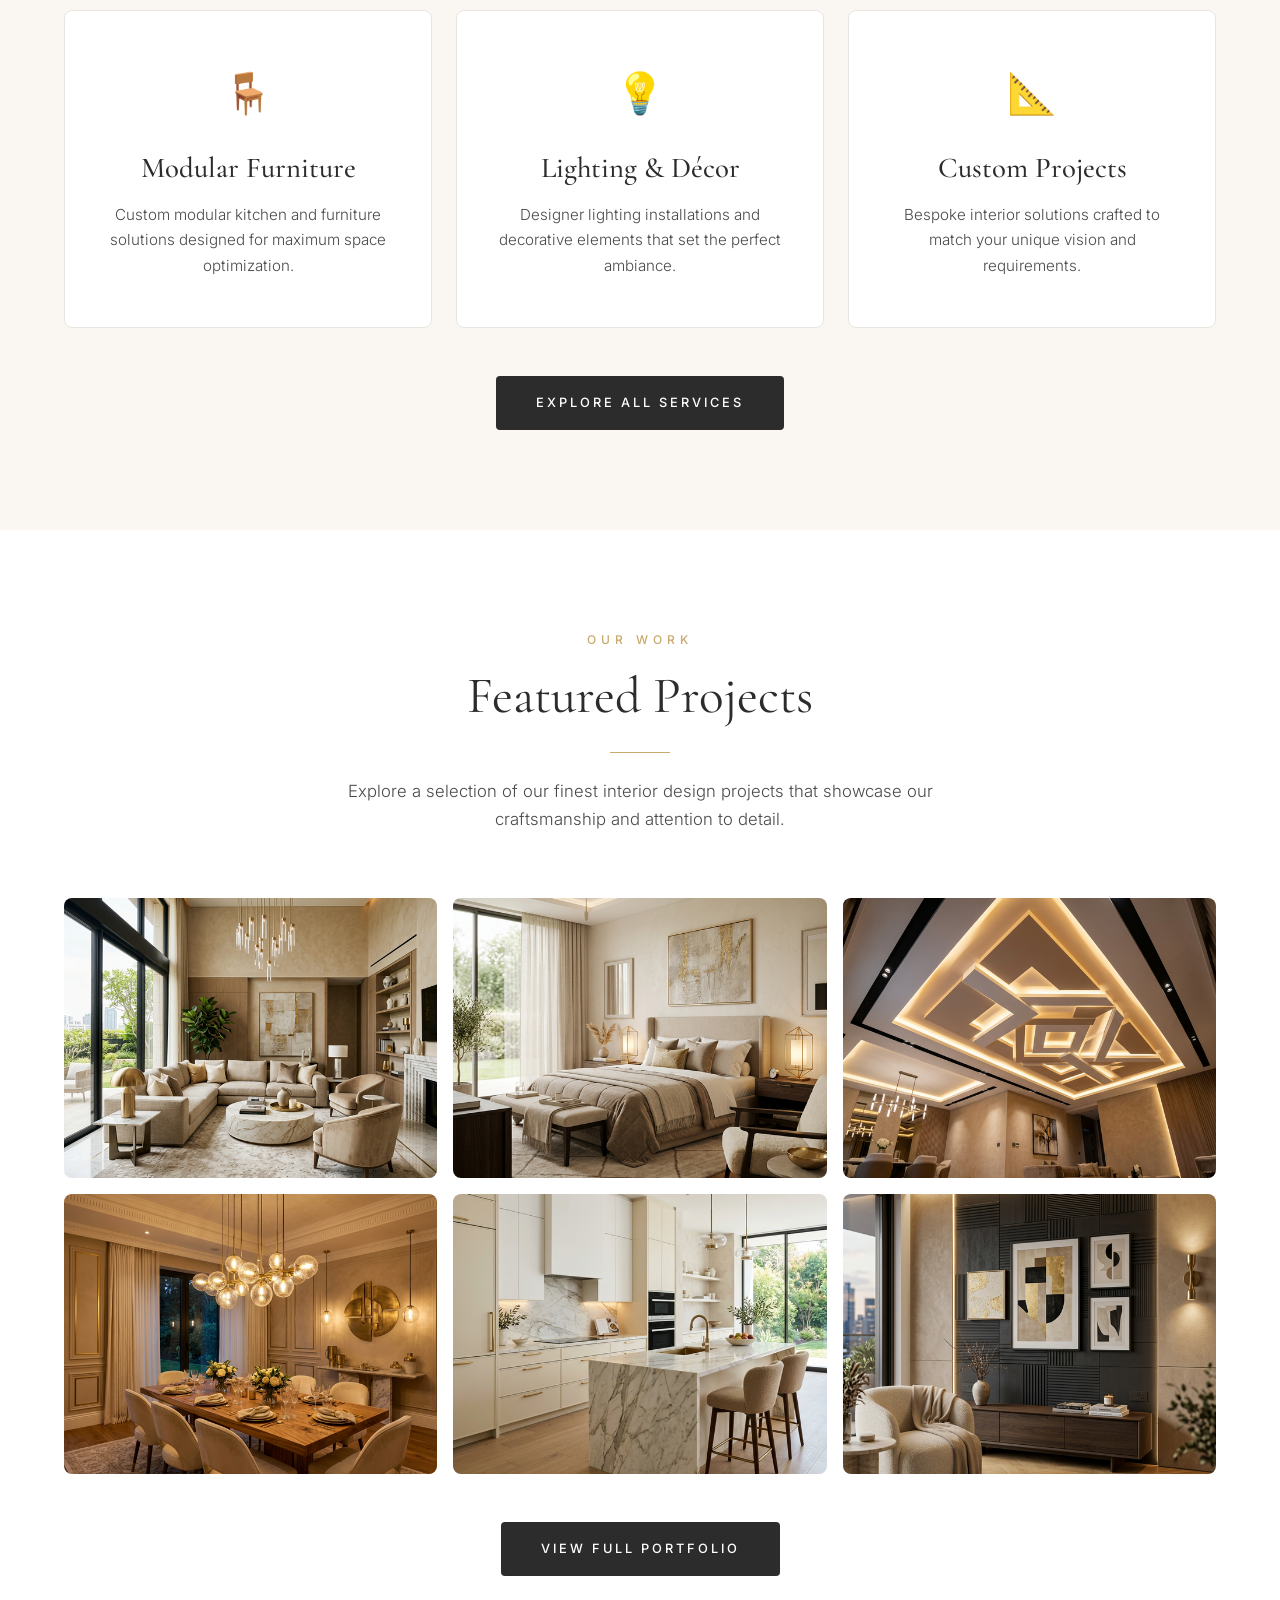
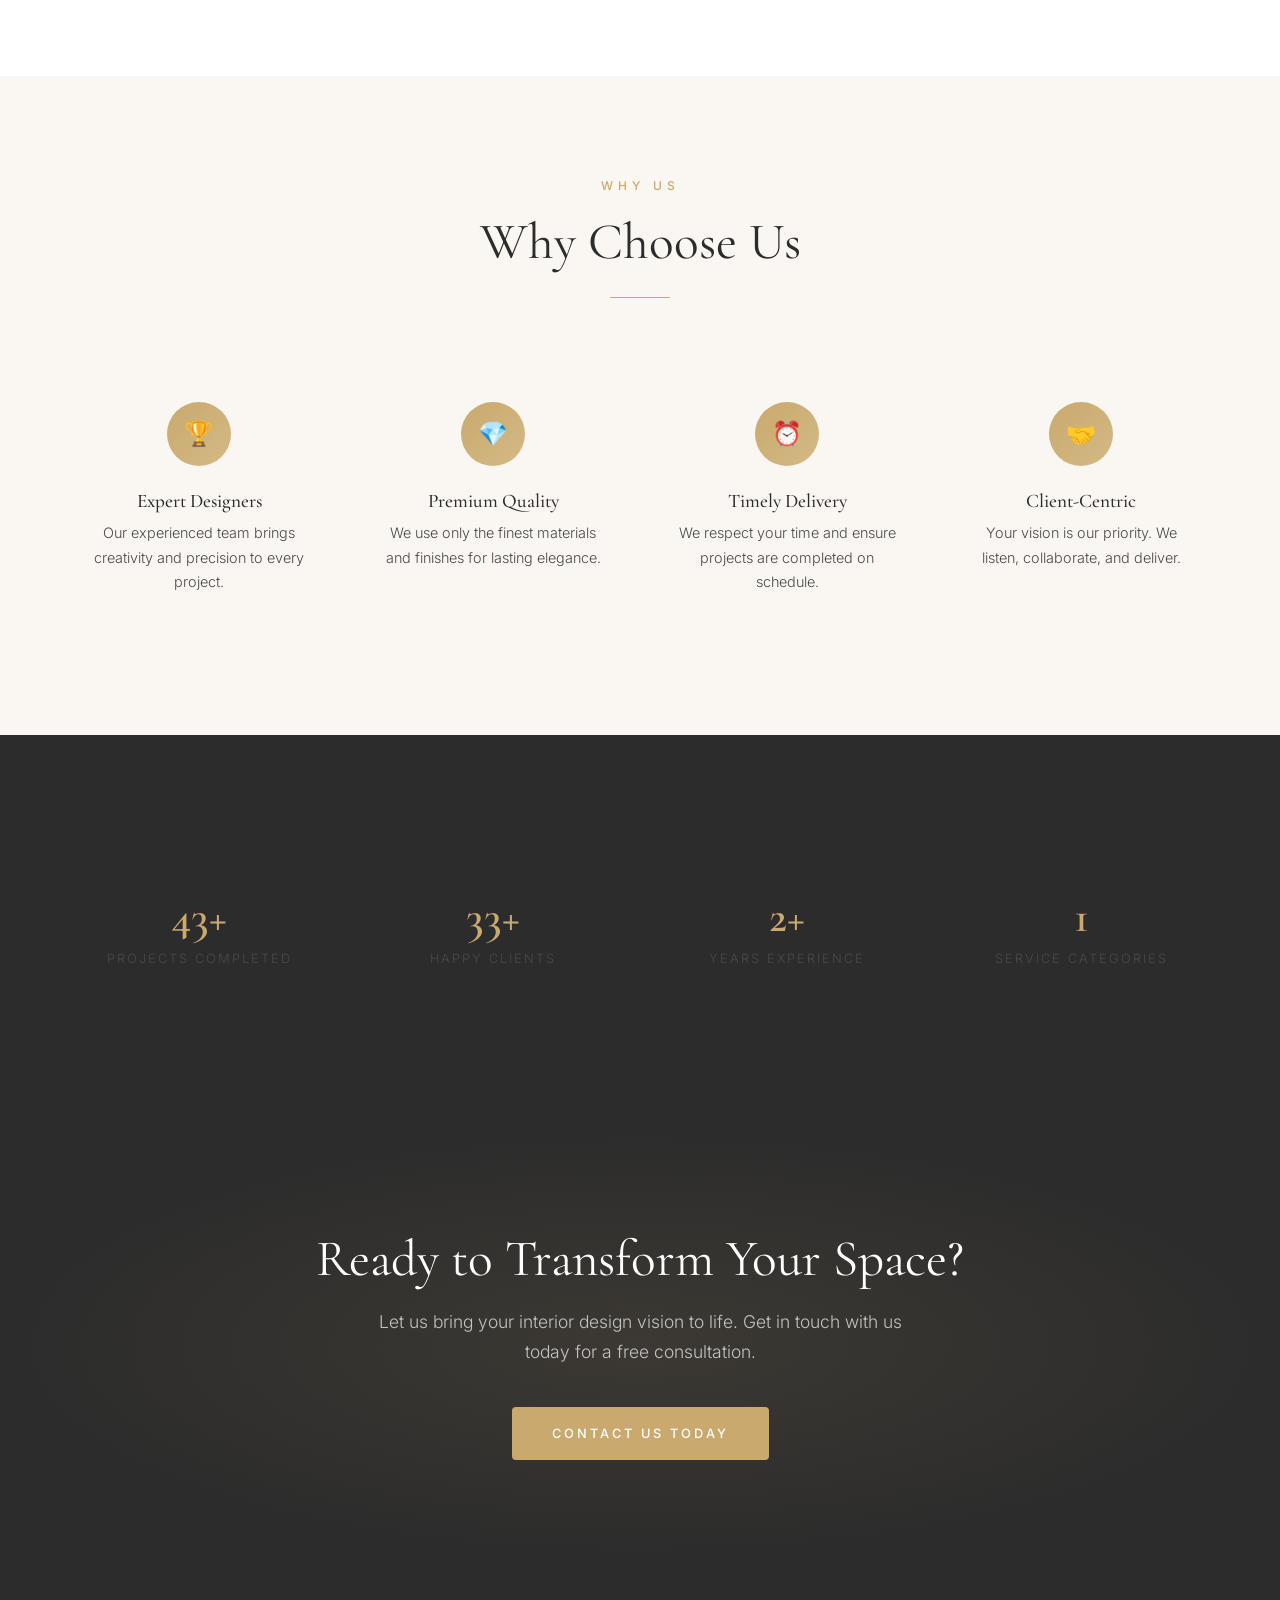
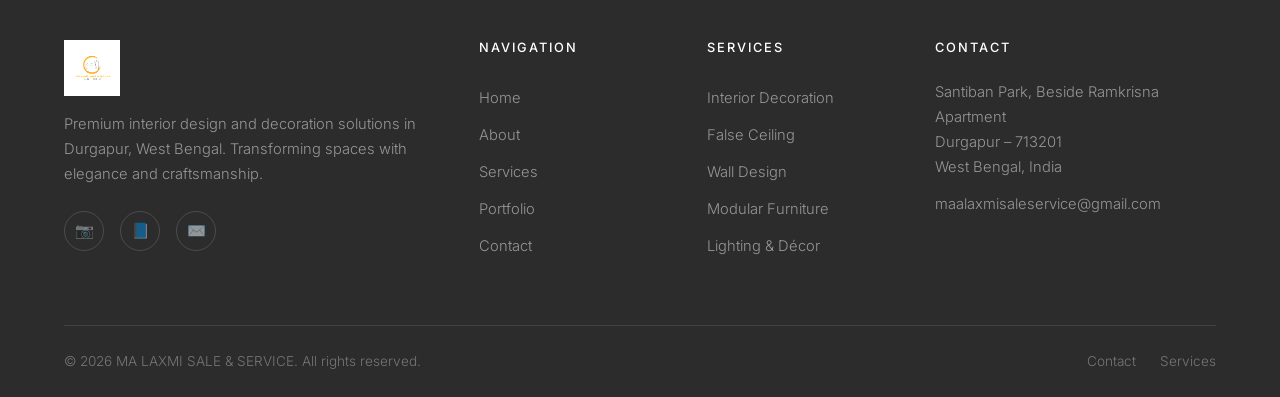
==== commit 674c237a: "Replace text logo with MA LAXMI image logo across all pages" ====
--- a/index.html
+++ b/index.html
@@ -15,7 +15,7 @@
     <!-- Navigation -->
     <nav class="navbar" id="navbar">
         <div class="container">
-            <a href="index.html" class="nav-logo">MA <span>LAXMI</span></a>
+            <a href="index.html" class="nav-logo"><img src="images/logo.png" alt="MA LAXMI SALE & SERVICE"></a>
             <ul class="nav-links" id="navLinks">
                 <li><a href="index.html" class="active">Home</a></li>
                 <li><a href="about.html">About</a></li>
@@ -233,7 +233,7 @@
         <div class="container">
             <div class="footer-grid">
                 <div class="footer-brand">
-                    <div class="footer-logo">MA <span>LAXMI</span></div>
+                    <div class="footer-logo"><img src="images/logo.png" alt="MA LAXMI SALE & SERVICE"></div>
                     <p>Premium interior design and decoration solutions in Durgapur, West Bengal. Transforming spaces
                         with elegance and craftsmanship.</p>
                     <div class="footer-social">
--- a/css/style.css
+++ b/css/style.css
@@ -140,15 +140,19 @@
 }
 
 .nav-logo {
-  font-family: var(--font-heading);
-  font-size: 1.5rem;
-  font-weight: 600;
-  color: var(--charcoal);
-  letter-spacing: 1px;
-}
-
-.nav-logo span {
-  color: var(--gold);
+  display: flex;
+  align-items: center;
+}
+
+.nav-logo img {
+  height: 48px;
+  width: auto;
+  transition: transform var(--transition-fast), opacity var(--transition-fast);
+}
+
+.nav-logo:hover img {
+  transform: scale(1.05);
+  opacity: 0.9;
 }
 
 .nav-links {
@@ -1075,15 +1079,13 @@
 }
 
 .footer-brand .footer-logo {
-  font-family: var(--font-heading);
-  font-size: 1.5rem;
-  color: var(--white);
-  font-weight: 600;
   margin-bottom: var(--gap-md);
 }
 
-.footer-brand .footer-logo span {
-  color: var(--gold);
+.footer-brand .footer-logo img {
+  height: 56px;
+  width: auto;
+  filter: brightness(1.1);
 }
 
 .footer-brand p {
